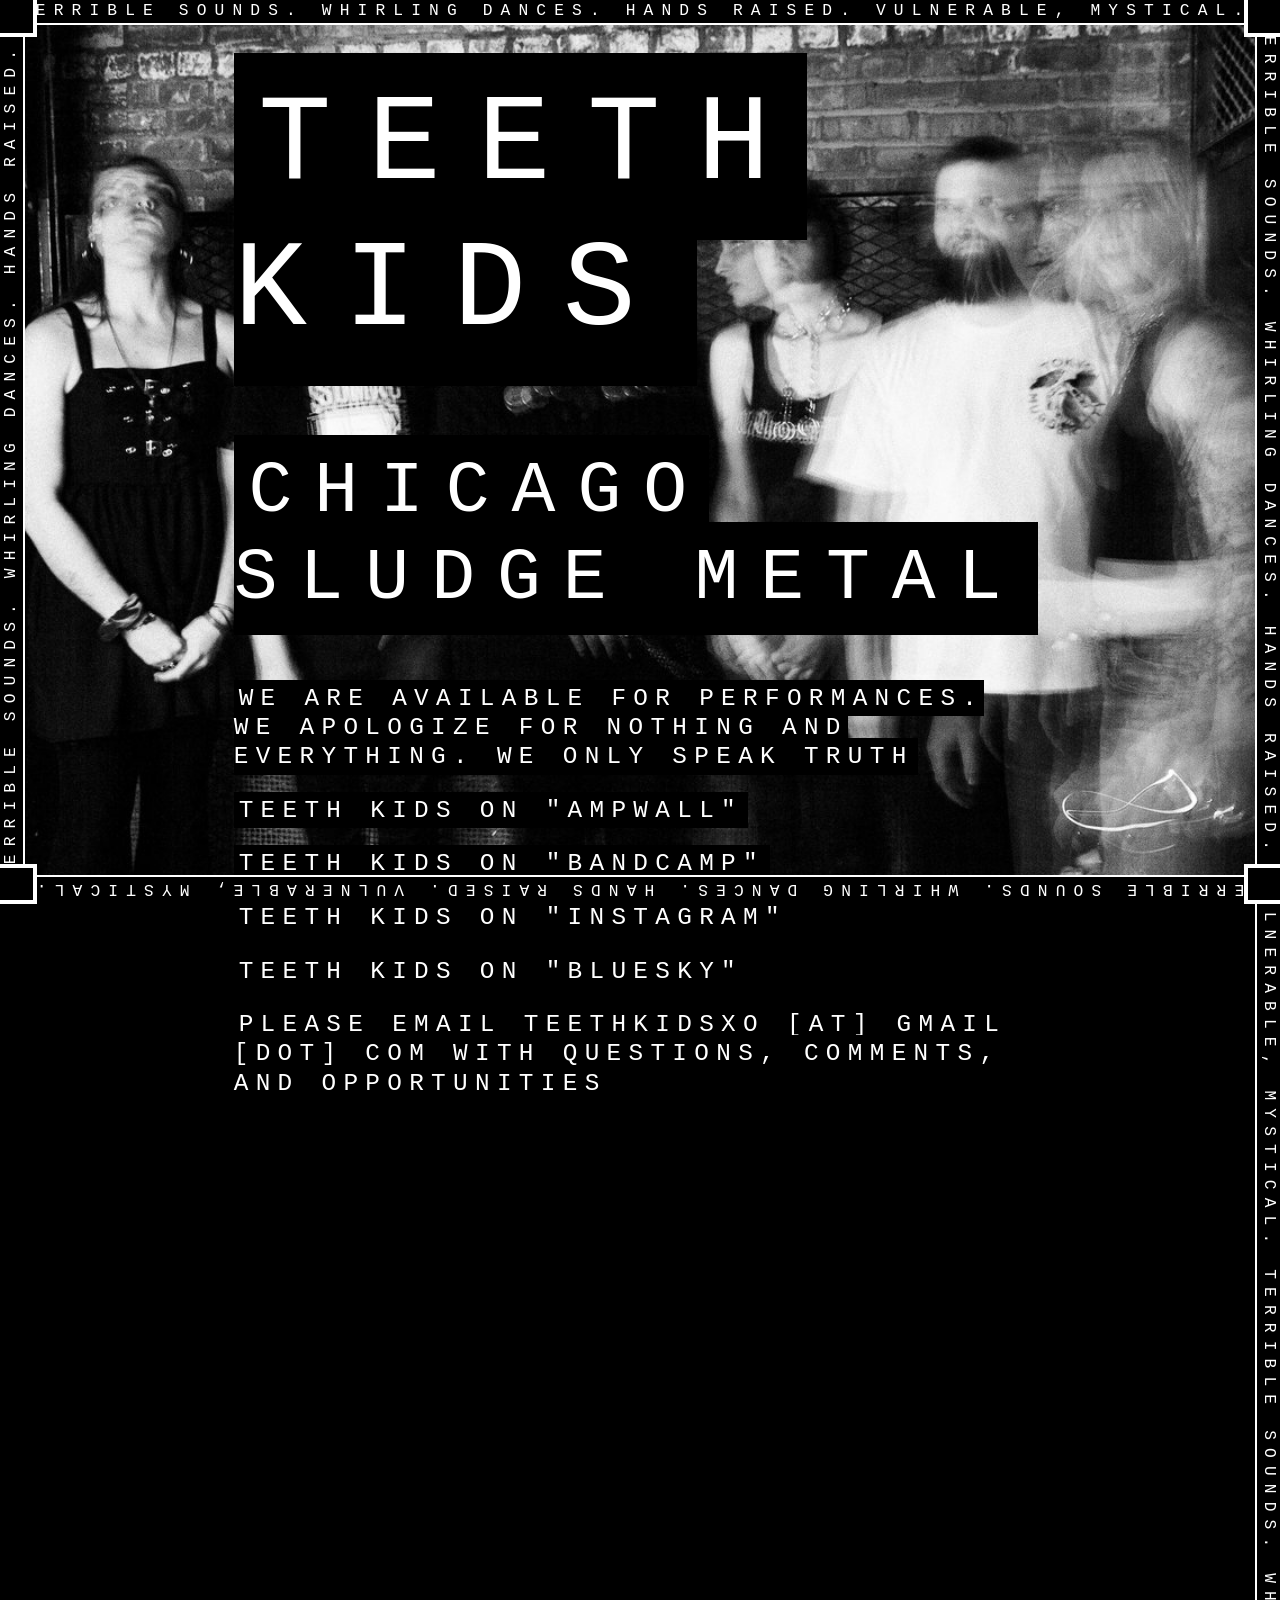
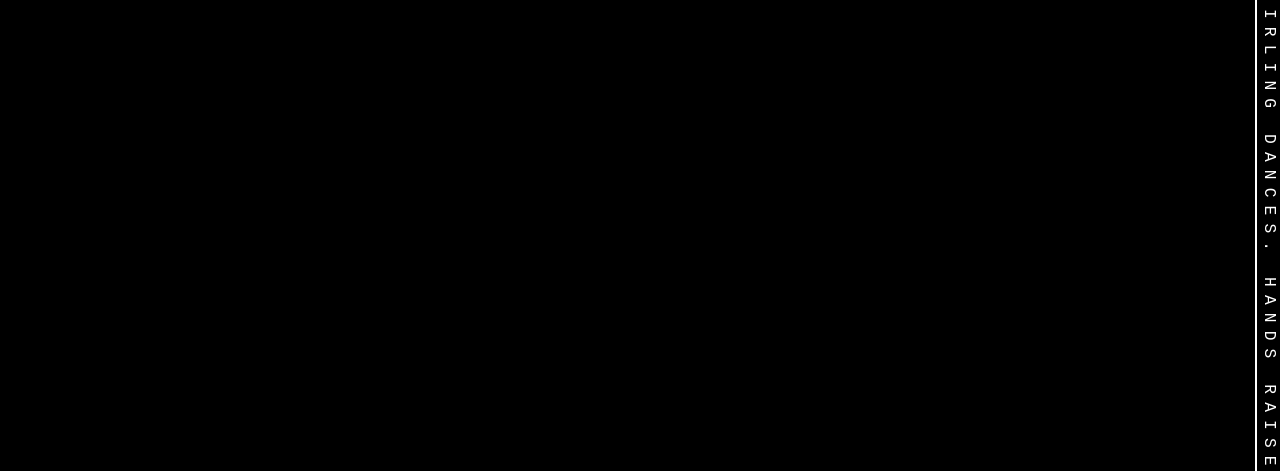
==== index.html @ 5ddb1bc6 "Probably good enough" ====
<!DOCTYPE html>
<html>
  <head>
    <meta charset="utf-8">
    <meta http-equiv="X-UA-Compatible" content="IE=edge">
    <title>Teeth Kids</title>
    <meta name="viewport" content="width=device-width, initial-scale=1">
    <link rel="stylesheet" type="text/css" href="style.css?v=5" />
  </head>
  <body>
    <div class="bg"></div>
    <div class="main">
      <h1>
        <span class="highlight">
          Teeth Kids
        </span>
      </h1>
      <h2>
        <span class="highlight">
          Chicago Sludge Metal 
        </span>
      </h2>
      <p>
        <span class="highlight">
          We are available for performances. We apologize for nothing and everything. We only speak truth
        </span>
      </p>
      <ul>
        <li>
          <a href="https://teethkids.ampwall.com/">Teeth Kids on "Ampwall"</a>
        </li>
        <li>
          <a href="https://teethkids.bandcamp.com/">Teeth Kids on "Bandcamp"</a>
        </li>
        <li>
          <a href="https://www.instagram.com/teethkidsxo/">Teeth Kids on "Instagram"</a>
        </li>
        <li>
          <a href="https://bsky.app/profile/teethkids.bsky.social">Teeth Kids on "Bluesky"</a>
        </li>
        <li>
          <span class="highlight">
            please email teethkidsxo [at] gmail [dot] com with questions, comments, and opportunities
          </span>
        </li>
      </ul>
    </div>
    <div class="marquee marquee__n">
      <div>&nbsp;Terrible sounds.  Whirling dances.  Hands raised.  Vulnerable, mystical.  Terrible sounds.  Whirling dances.  Hands raised.</div>
      <div>&nbsp;Terrible sounds.  Whirling dances.  Hands raised.  Vulnerable, mystical.  Terrible sounds.  Whirling dances.  Hands raised.</div>
    </div>
    <div class="marquee marquee__e">
      <div>&nbsp;Terrible sounds.  Whirling dances.  Hands raised.  Vulnerable, mystical.  Terrible sounds.  Whirling dances.  Hands raised.</div>
      <div>&nbsp;Terrible sounds.  Whirling dances.  Hands raised.  Vulnerable, mystical.  Terrible sounds.  Whirling dances.  Hands raised.</div>
    </div>
    <div class="marquee marquee__s">
      <div>&nbsp;Terrible sounds.  Whirling dances.  Hands raised.  Vulnerable, mystical.  Terrible sounds.  Whirling dances.  Hands raised.</div>
      <div>&nbsp;Terrible sounds.  Whirling dances.  Hands raised.  Vulnerable, mystical.  Terrible sounds.  Whirling dances.  Hands raised.</div>
    </div>
    <div class="marquee marquee__w">
      <div>&nbsp;Terrible sounds.  Whirling dances.  Hands raised.  Vulnerable, mystical.  Terrible sounds.  Whirling dances.  Hands raised.</div>
      <div>&nbsp;Terrible sounds.  Whirling dances.  Hands raised.  Vulnerable, mystical.  Terrible sounds.  Whirling dances.  Hands raised.</div>
    </div>
    <div class="corners">
      <div class="corner corner__1"></div>
      <div class="corner corner__2"></div>
      <div class="corner corner__3"></div>
      <div class="corner corner__4"></div>
    </div>
  </body>
</html>
---- style.css ----
@keyframes marquee {
  from {
    transform: translateX(-100%);
  }
  to {
    transform: translateX(0%);
  }
}

@keyframes marquee2 {
  from {
    transform: translateX(0%);
  }
  to {
    transform: translateX(100%);
  }
}

html {
  font-size: 62.5%;
  background: #000;
  color: #fff;
  font-family: monospace;
  line-height: 1.4;
  margin: 0;
  padding: 0;
}

@media screen and (max-width: 1000px) {
  html {
    font-size: 50%;
  }
}

@media screen and (max-width: 700px) {
  html {
    font-size: 40%;
  }
}

@media screen and (max-width: 450px) {
  html {
    font-size: 35%;
  }
}

body {
  margin: 0;
  padding: 0;
}

.bg {
  position: sticky;
  top: 0;
  left: 0;
  width: 100vw;
  height: 100vh;
  margin-top: -100vh;
  background: url(teeth-kids.jpg) center;
  background-size: cover;
  z-index: -1;
}

.main {
  position: relative;
  margin: 0 auto;
  max-width: 100rem;
  font-size: 3em;
  padding: 6rem 4rem;
  line-height: 1em;
}

.main li a,
.highlight {
  background: black;
  text-transform: uppercase;
  letter-spacing: 0.3em;
  font-weight: normal;
  color: white;
  text-decoration: none;
  padding: 0.2em;
  line-height: 1.2em;
}

.main ul {
  list-style-type: none;
  padding: 0;
}

.main li a:hover {
  border-bottom: 0.2em solid white;
}

.main li + li {
  margin-top: 1em;
}

.main h1 {
  font-size: 5em;
  line-height: 1;
  margin-top: 0.2em;
}

.main h2 {
  font-size: 3em;
  line-height: 1;
}

img.hero {
  display: block;
  width: 100%;
}

.marquee {
  position: fixed;
  top: 0;
  left: 0;
  right: 0;
  width: 100%;
}

.marquee div {
  white-space: nowrap;
  animation: marquee 50s linear infinite;
  position: absolute;
  top: 0;
  background: black;
  border-bottom: solid 2px white;
  font-size: 2em;
  text-transform: uppercase;
  letter-spacing: 0.5em;
  animation-delay: 0s;
}

.marquee div + div {
  animation: marquee2 50s linear infinite;
}

.marquee__e {
  transform: rotate(90deg);
  transform-origin: 0% 0%;
  left: 100%;
}

.marquee__s {
  transform: rotate(180deg);
  bottom: 0;
  top: auto;
}

.marquee__w {
  transform: rotate(-90deg);
  transform-origin: 0% 0%;
  top: 100vh;
}

.corner {
  width: 4rem;
  height: 4rem;
  background: black;
  border: 4px solid white;
  position: fixed;
}

.corner__1 {
  left: -4px;
  top: -4px;
}

.corner__2 {
  right: -4px;
  top: -4px;
}

.corner__3 {
  right: -4px;
  bottom: -4px;
}

.corner__4 {
  left: -4px;
  bottom: -4px;
}
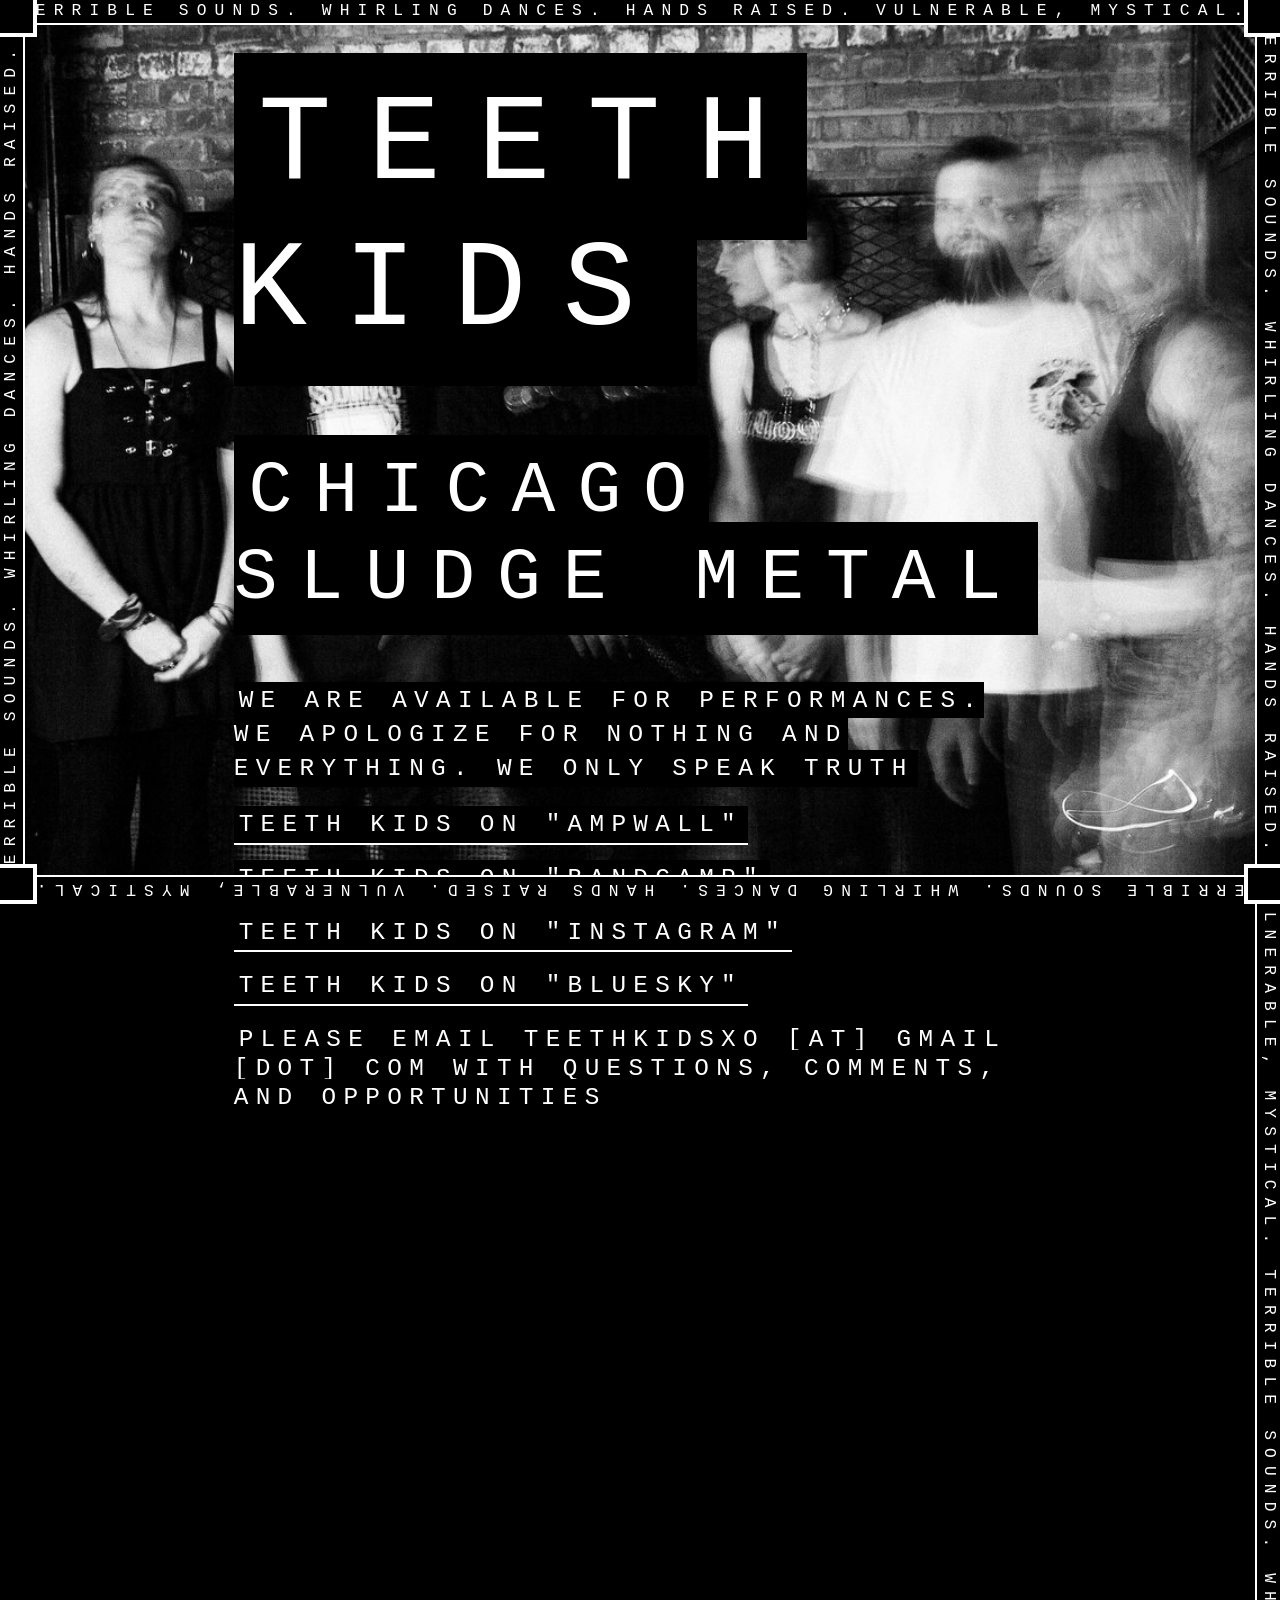
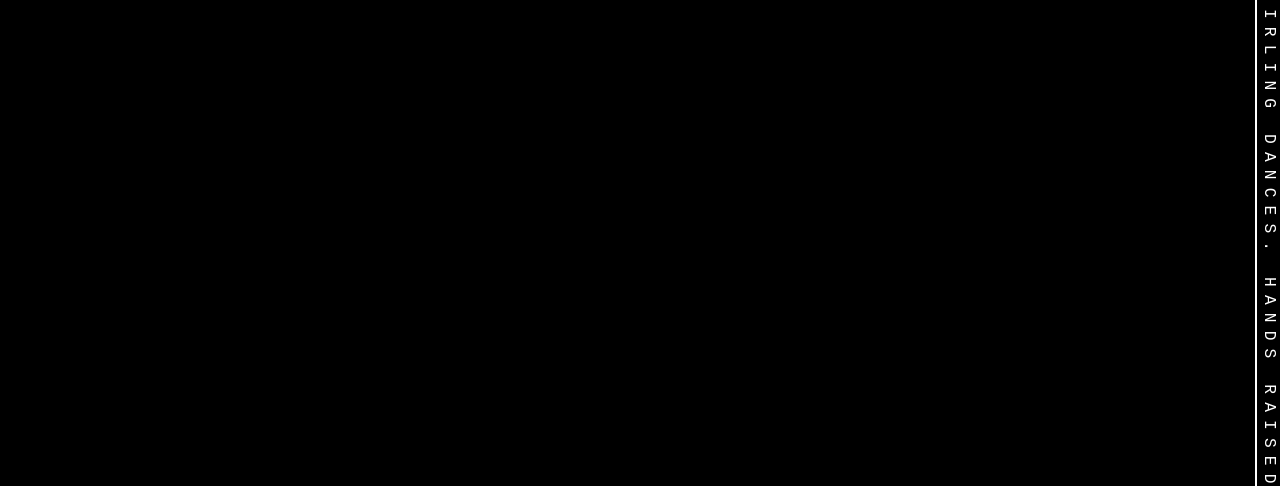
==== commit 21ff623c: "EPK" ====
--- a/index.html
+++ b/index.html
@@ -3,7 +3,7 @@
   <head>
     <meta charset="utf-8">
     <meta http-equiv="X-UA-Compatible" content="IE=edge">
-    <title>Teeth Kids</title>
+    <title>Teeth Kids: Chicago Sludge Metal</title>
     <meta name="viewport" content="width=device-width, initial-scale=1">
     <link rel="stylesheet" type="text/css" href="style.css?v=5" />
   </head>
@@ -49,15 +49,15 @@
       <div>&nbsp;Terrible sounds.  Whirling dances.  Hands raised.  Vulnerable, mystical.  Terrible sounds.  Whirling dances.  Hands raised.</div>
       <div>&nbsp;Terrible sounds.  Whirling dances.  Hands raised.  Vulnerable, mystical.  Terrible sounds.  Whirling dances.  Hands raised.</div>
     </div>
-    <div class="marquee marquee__e">
+    <div class="marquee marquee__e" data-nosnippet>
       <div>&nbsp;Terrible sounds.  Whirling dances.  Hands raised.  Vulnerable, mystical.  Terrible sounds.  Whirling dances.  Hands raised.</div>
       <div>&nbsp;Terrible sounds.  Whirling dances.  Hands raised.  Vulnerable, mystical.  Terrible sounds.  Whirling dances.  Hands raised.</div>
     </div>
-    <div class="marquee marquee__s">
+    <div class="marquee marquee__s" data-nosnippet>
       <div>&nbsp;Terrible sounds.  Whirling dances.  Hands raised.  Vulnerable, mystical.  Terrible sounds.  Whirling dances.  Hands raised.</div>
       <div>&nbsp;Terrible sounds.  Whirling dances.  Hands raised.  Vulnerable, mystical.  Terrible sounds.  Whirling dances.  Hands raised.</div>
     </div>
-    <div class="marquee marquee__w">
+    <div class="marquee marquee__w" data-nosnippet>
       <div>&nbsp;Terrible sounds.  Whirling dances.  Hands raised.  Vulnerable, mystical.  Terrible sounds.  Whirling dances.  Hands raised.</div>
       <div>&nbsp;Terrible sounds.  Whirling dances.  Hands raised.  Vulnerable, mystical.  Terrible sounds.  Whirling dances.  Hands raised.</div>
     </div>
--- a/style.css
+++ b/style.css
@@ -61,13 +61,31 @@
   z-index: -1;
 }
 
+.epk,
 .main {
   position: relative;
   margin: 0 auto;
+  max-width: 80rem;
+  padding: 6rem 4rem;
+  line-height: 1em;
+}
+
+.main {
   max-width: 100rem;
   font-size: 3em;
-  padding: 6rem 4rem;
-  line-height: 1em;
+}
+
+.epk__content {
+  background: black;
+  padding: 1em;
+  font-size: 2em;
+  line-height: 1.4;
+}
+
+ul {
+  list-style-type: none;
+  padding: 0;
+  margin: 0 0 1em 0;
 }
 
 .main li a,
@@ -82,28 +100,42 @@
   line-height: 1.2em;
 }
 
-.main ul {
-  list-style-type: none;
-  padding: 0;
-}
-
-.main li a:hover {
+li a {
+  color: #fff;
+  text-decoration: none;
+  border-bottom: 0.1em solid white;
+}
+
+li a:hover {
   border-bottom: 0.2em solid white;
 }
 
-.main li + li {
+li + li {
   margin-top: 1em;
 }
 
-.main h1 {
+.epk__content ul {
+  margin-left: 1em;
+}
+
+h1 {
   font-size: 5em;
   line-height: 1;
   margin-top: 0.2em;
 }
 
-.main h2 {
+h2 {
   font-size: 3em;
   line-height: 1;
+}
+
+h3 {
+  font-size: 1.5em;
+  margin-top: 1.5em;
+}
+
+p {
+  line-height: 1.4;
 }
 
 img.hero {
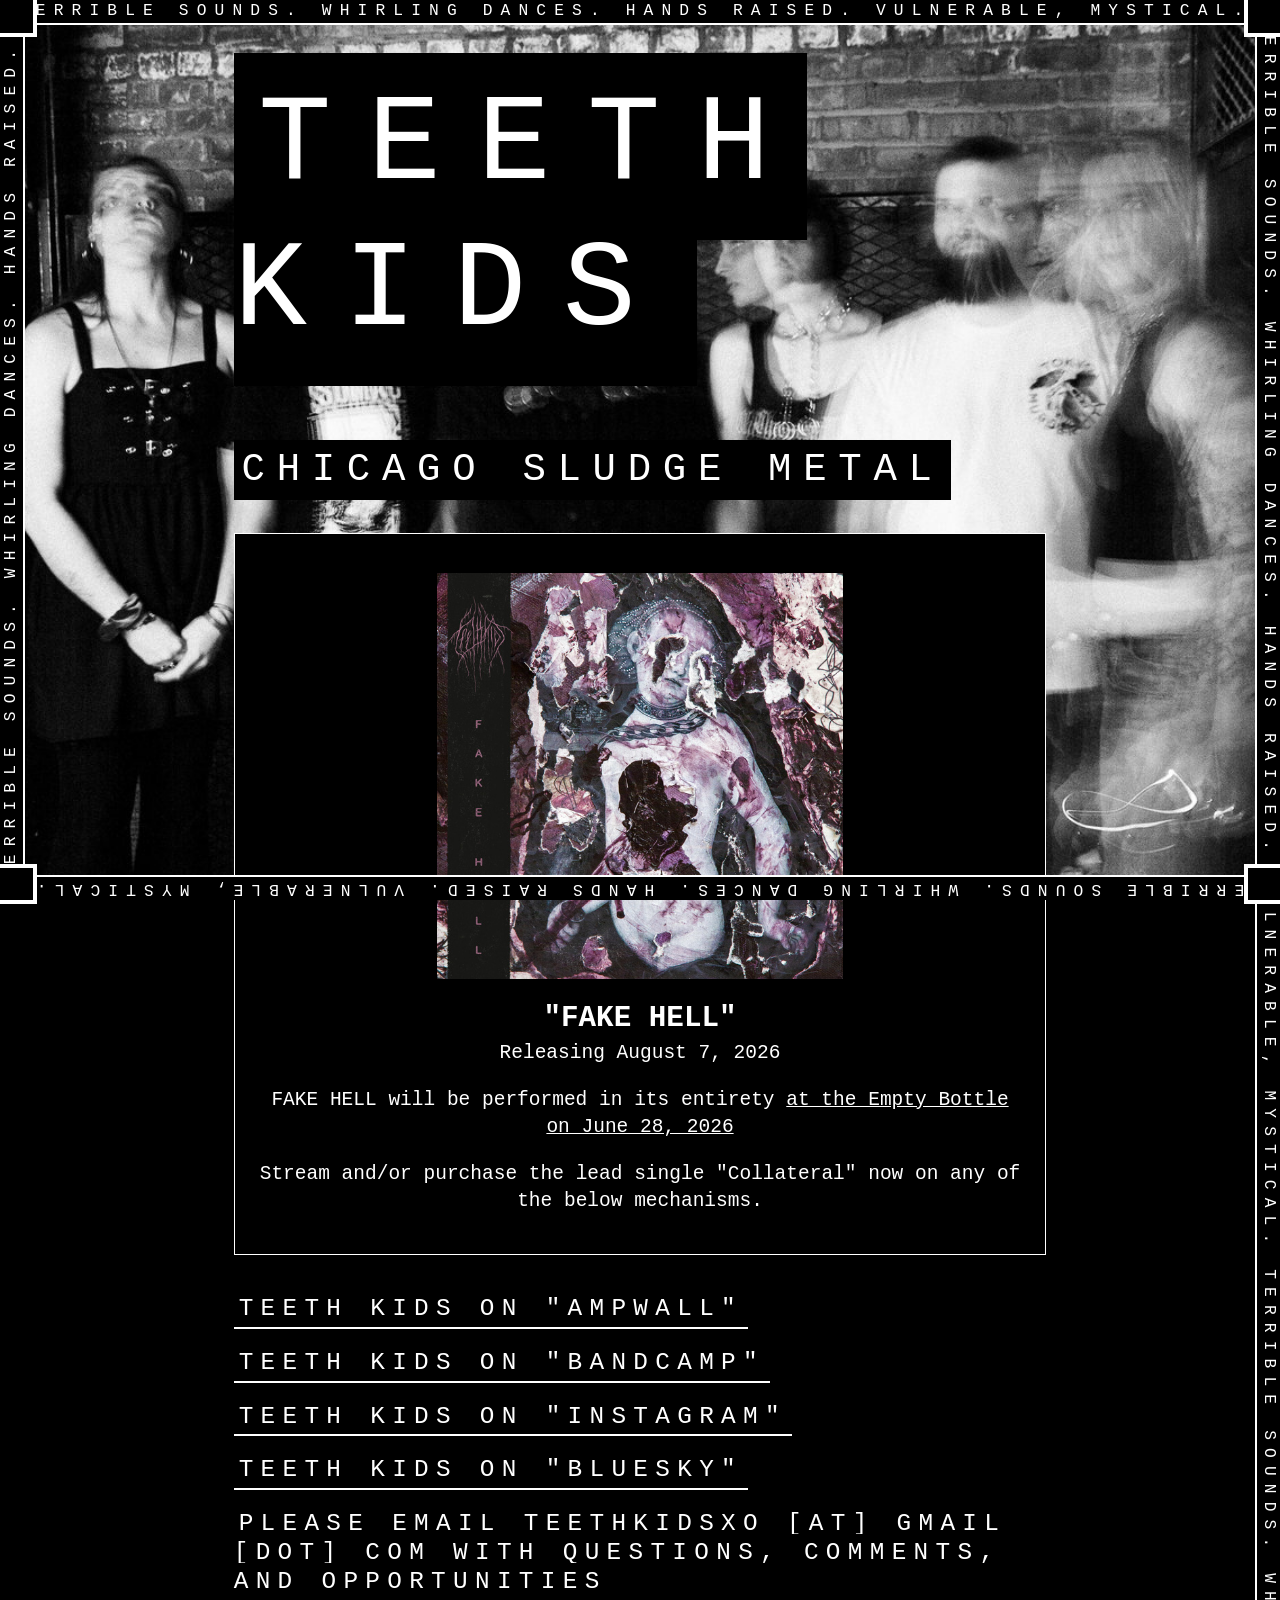
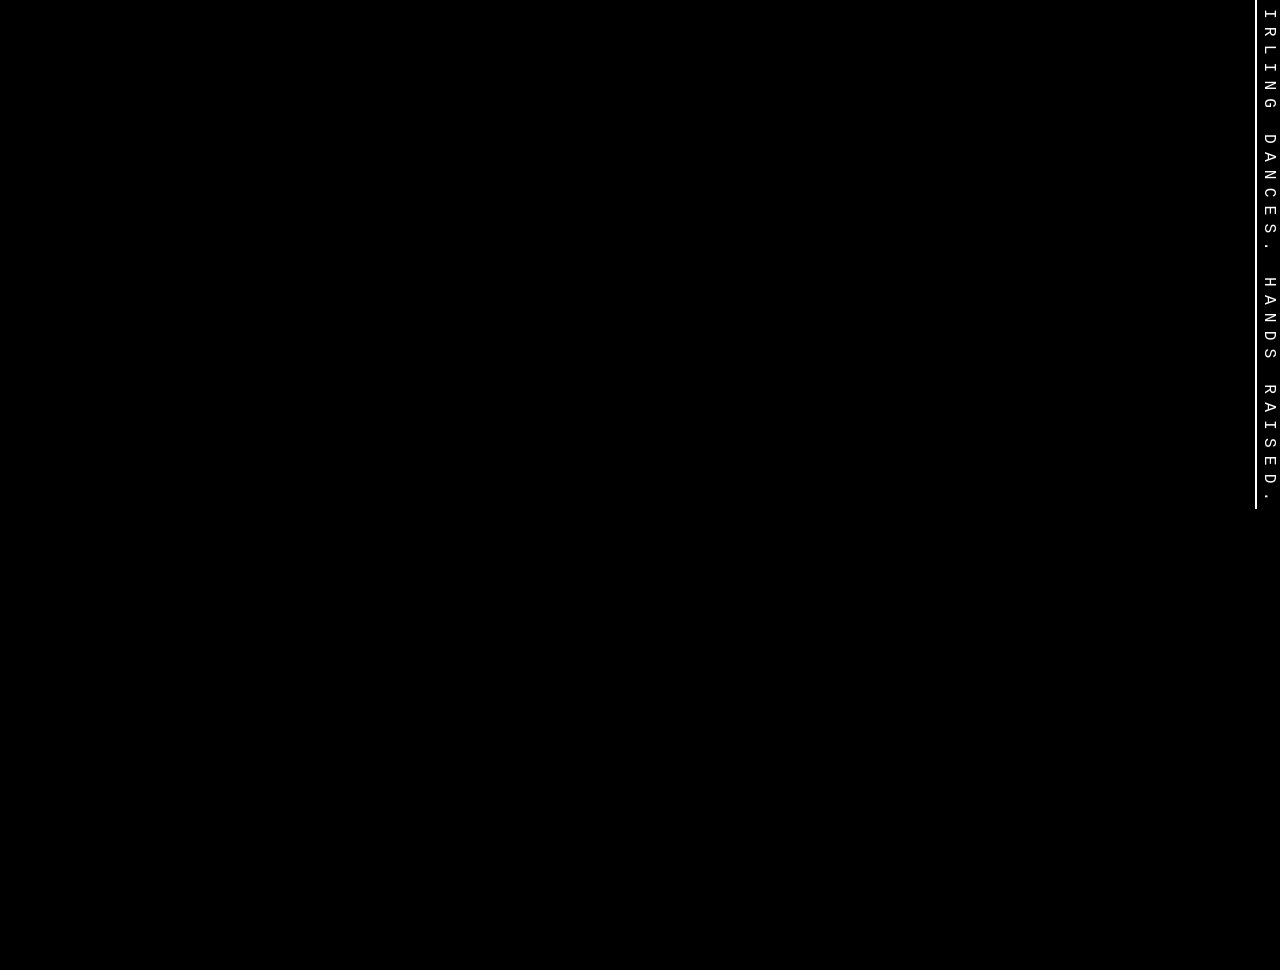
==== commit df507de2: "Update homepage" ====
--- a/index.html
+++ b/index.html
@@ -5,7 +5,7 @@
     <meta http-equiv="X-UA-Compatible" content="IE=edge">
     <title>Teeth Kids: Chicago Sludge Metal</title>
     <meta name="viewport" content="width=device-width, initial-scale=1">
-    <link rel="stylesheet" type="text/css" href="style.css?v=5" />
+    <link rel="stylesheet" type="text/css" href="style.css?v=6" />
   </head>
   <body>
     <div class="bg"></div>
@@ -20,11 +20,25 @@
           Chicago Sludge Metal 
         </span>
       </h2>
-      <p>
-        <span class="highlight">
-          We are available for performances. We apologize for nothing and everything. We only speak truth
-        </span>
-      </p>
+      <div class="lp">
+        <a href="https://teethkids.bandcamp.com/album/fake-hell" class="album-art">
+          <img src="./fake-hell-600x600.jpg" alt="Album art of Fake Hell by Teeth Kids" />
+        </a>
+        <p>
+          <strong>"FAKE HELL"</strong>
+          <br />
+          Releasing August 7, 2026
+        </p>
+        <p>
+          FAKE HELL will be performed in its entirety
+          <a href="https://www.ticketweb.com/event/teeth-kids-album-release-empty-bottle-tickets/14193204">
+            at the Empty Bottle on June 28, 2026
+          </a>
+        </p>
+        <p>
+          Stream and/or purchase the lead single "Collateral" now on any of the below mechanisms.
+        </p>
+      </div>
       <ul>
         <li>
           <a href="https://teethkids.ampwall.com/">Teeth Kids on "Ampwall"</a>
--- a/style.css
+++ b/style.css
@@ -68,6 +68,7 @@
   max-width: 80rem;
   padding: 6rem 4rem;
   line-height: 1em;
+  font-size: 1.5em;
 }
 
 .main {
@@ -125,7 +126,7 @@
 }
 
 h2 {
-  font-size: 3em;
+  font-size: 1.6em;
   line-height: 1;
 }
 
@@ -212,4 +213,33 @@
 .corner__4 {
   left: -4px;
   bottom: -4px;
+}
+
+.lp {
+  background: #000;
+  text-align: center;
+  padding: 1em;
+  border: 0.2rem solid #fff;
+  font-size: 0.8em;
+  margin: 2em 0;
+}
+
+.lp .album-art {
+  display: block;
+  max-width: 50rem;
+  margin: 1em auto;
+}
+
+.lp img {
+  display: block;
+  width: 100%;
+  height: auto;
+}
+
+.lp a {
+  color: #fff;
+}
+
+.lp strong {
+  font-size: 1.5em;
 }
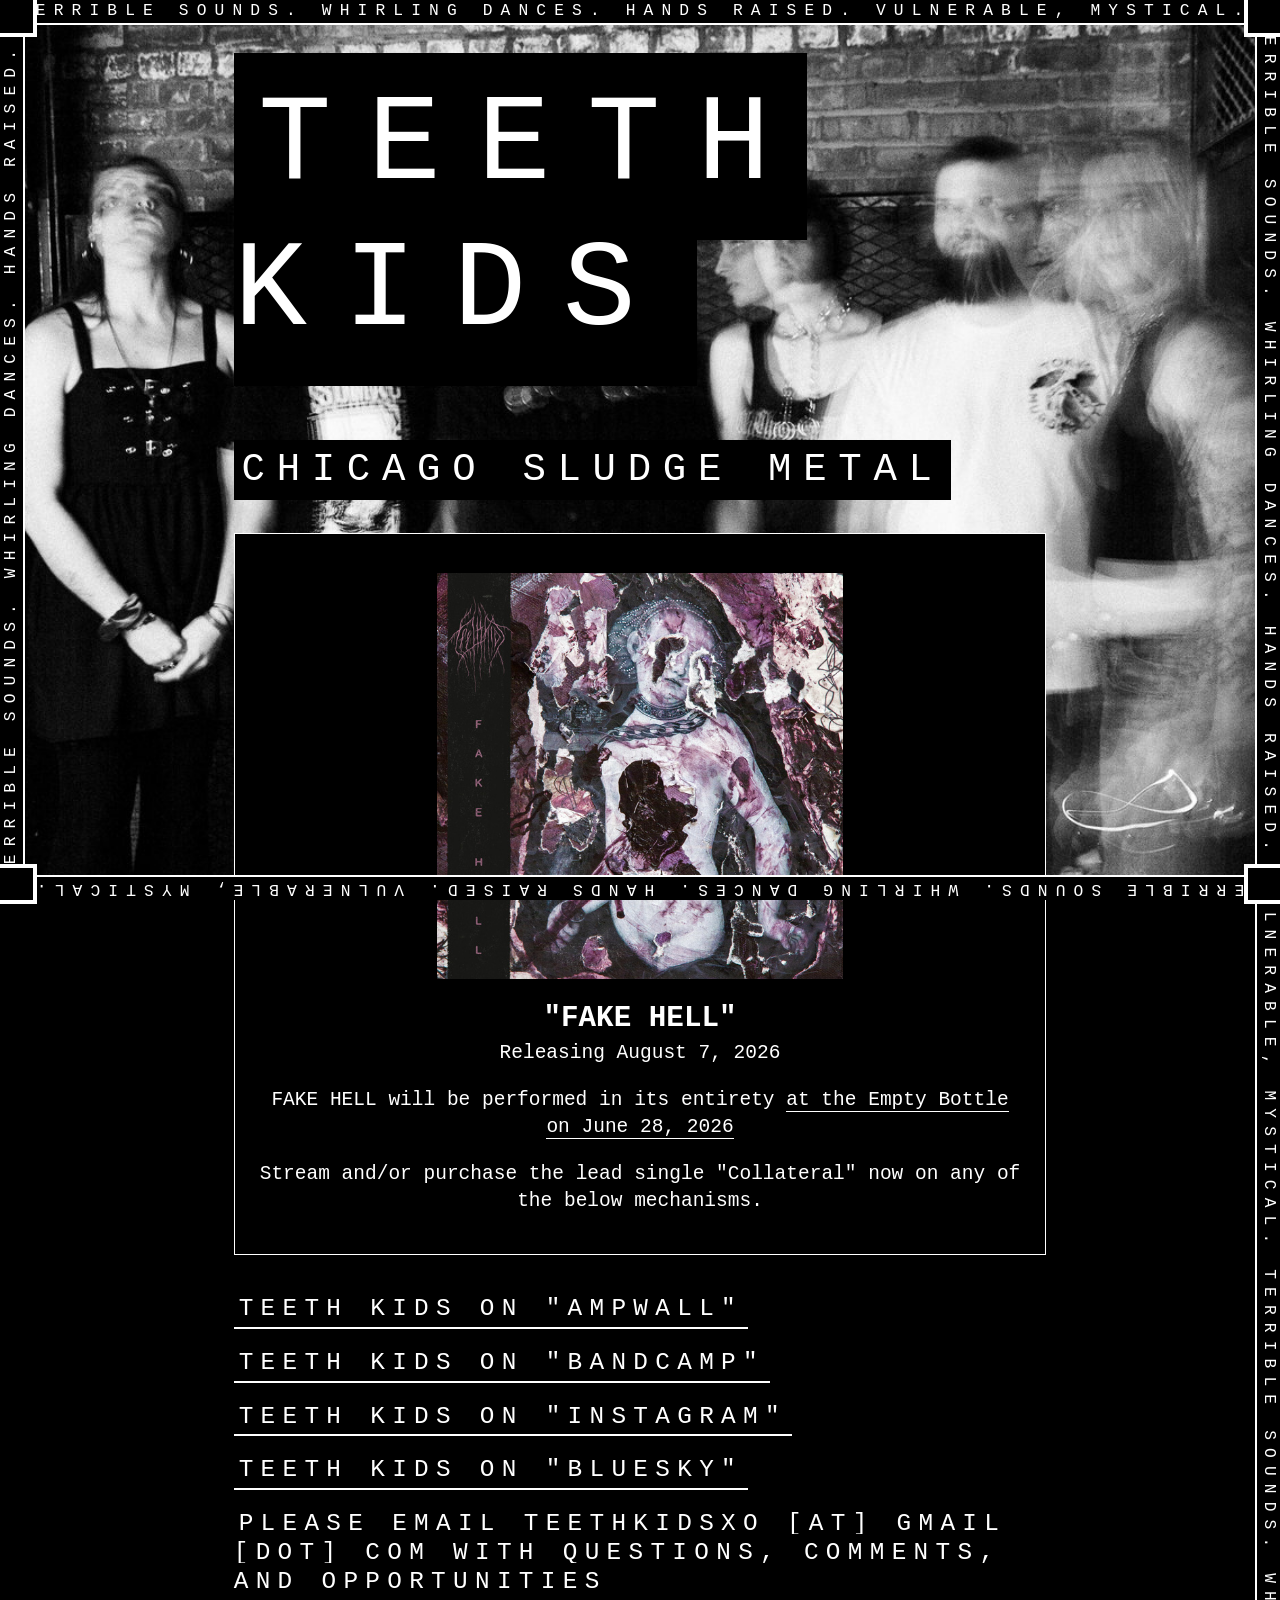
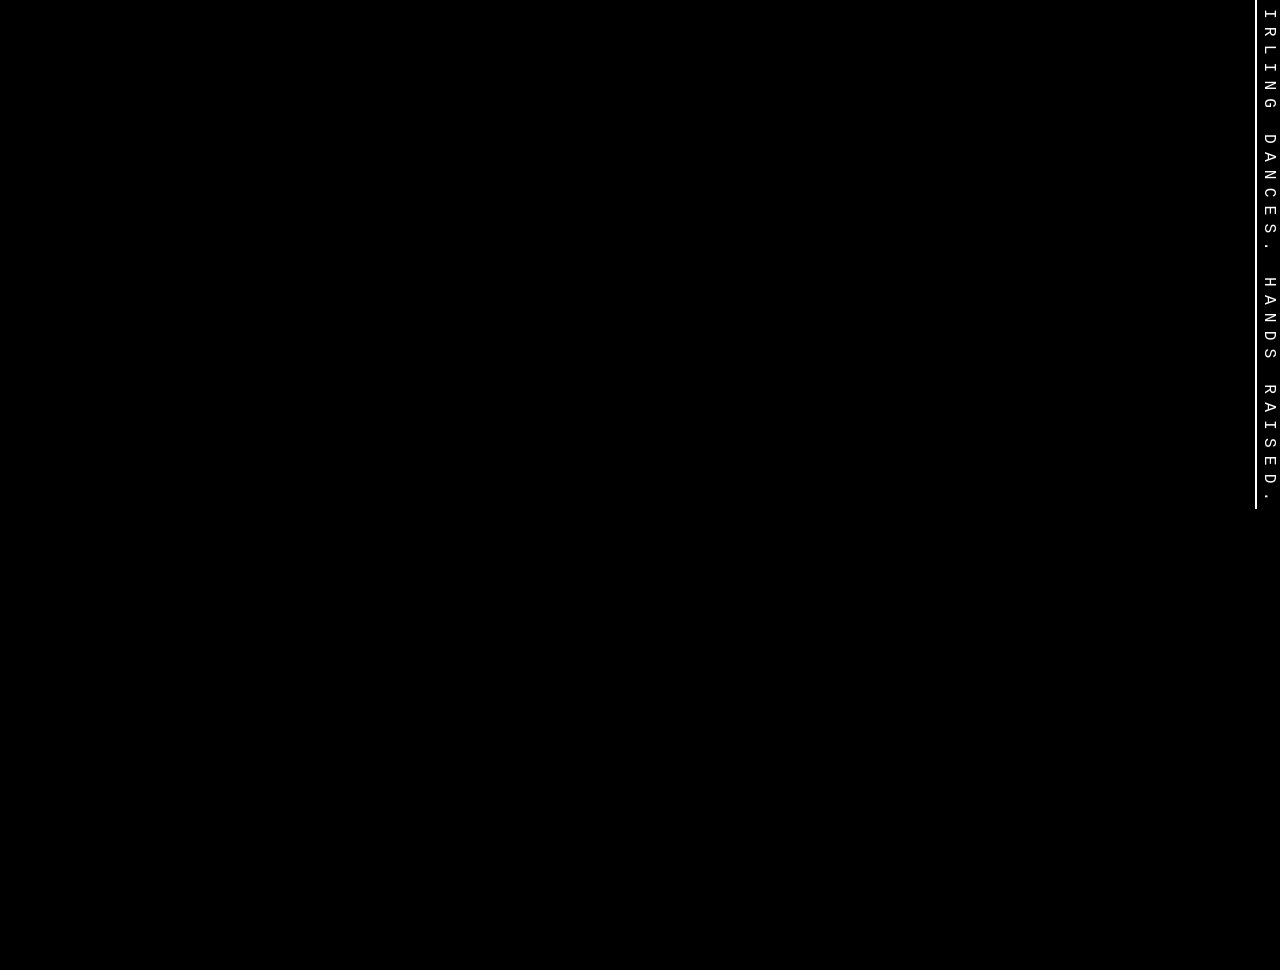
==== commit 28ca488b: "Updated epk" ====
--- a/index.html
+++ b/index.html
@@ -5,7 +5,7 @@
     <meta http-equiv="X-UA-Compatible" content="IE=edge">
     <title>Teeth Kids: Chicago Sludge Metal</title>
     <meta name="viewport" content="width=device-width, initial-scale=1">
-    <link rel="stylesheet" type="text/css" href="style.css?v=6" />
+    <link rel="stylesheet" type="text/css" href="style.css?v=8" />
   </head>
   <body>
     <div class="bg"></div>
--- a/style.css
+++ b/style.css
@@ -101,13 +101,15 @@
   line-height: 1.2em;
 }
 
-li a {
+li a,
+p a {
   color: #fff;
   text-decoration: none;
   border-bottom: 0.1em solid white;
 }
 
-li a:hover {
+li a:hover,
+p a:hover {
   border-bottom: 0.2em solid white;
 }
 
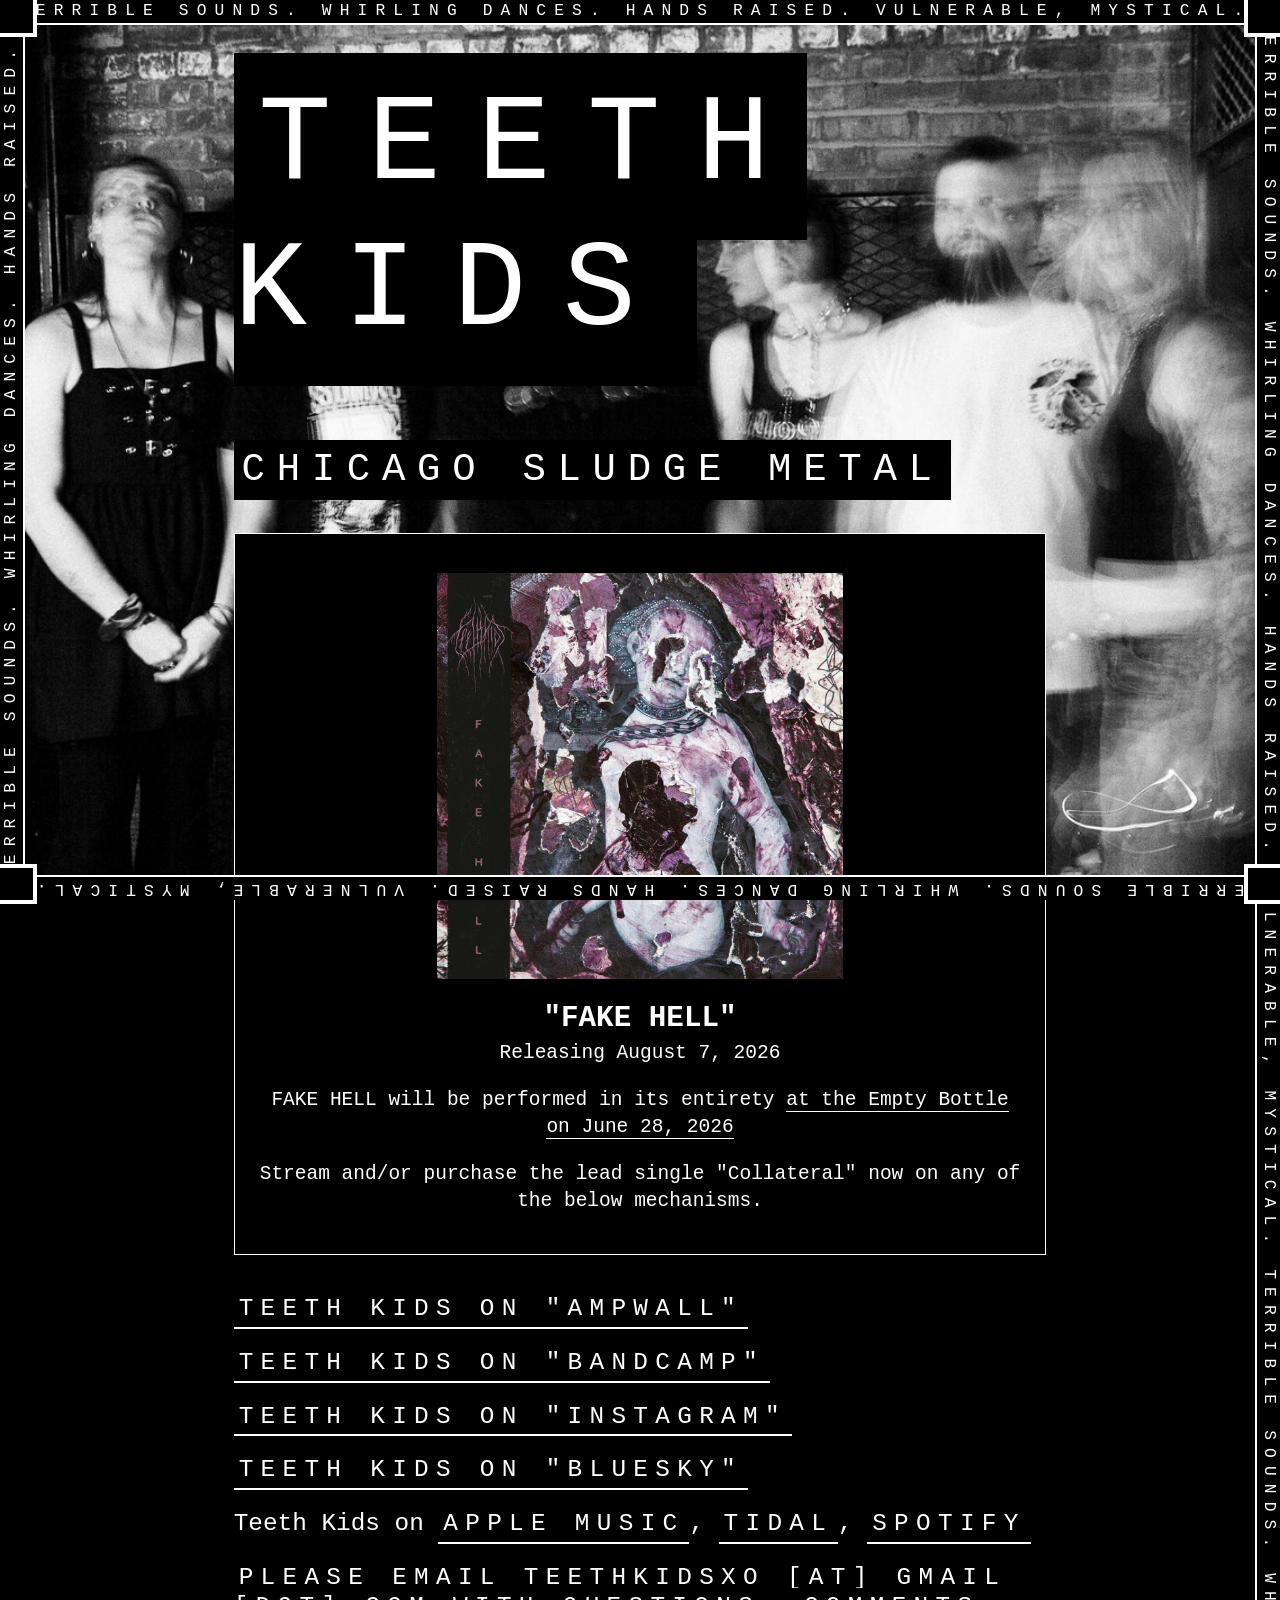
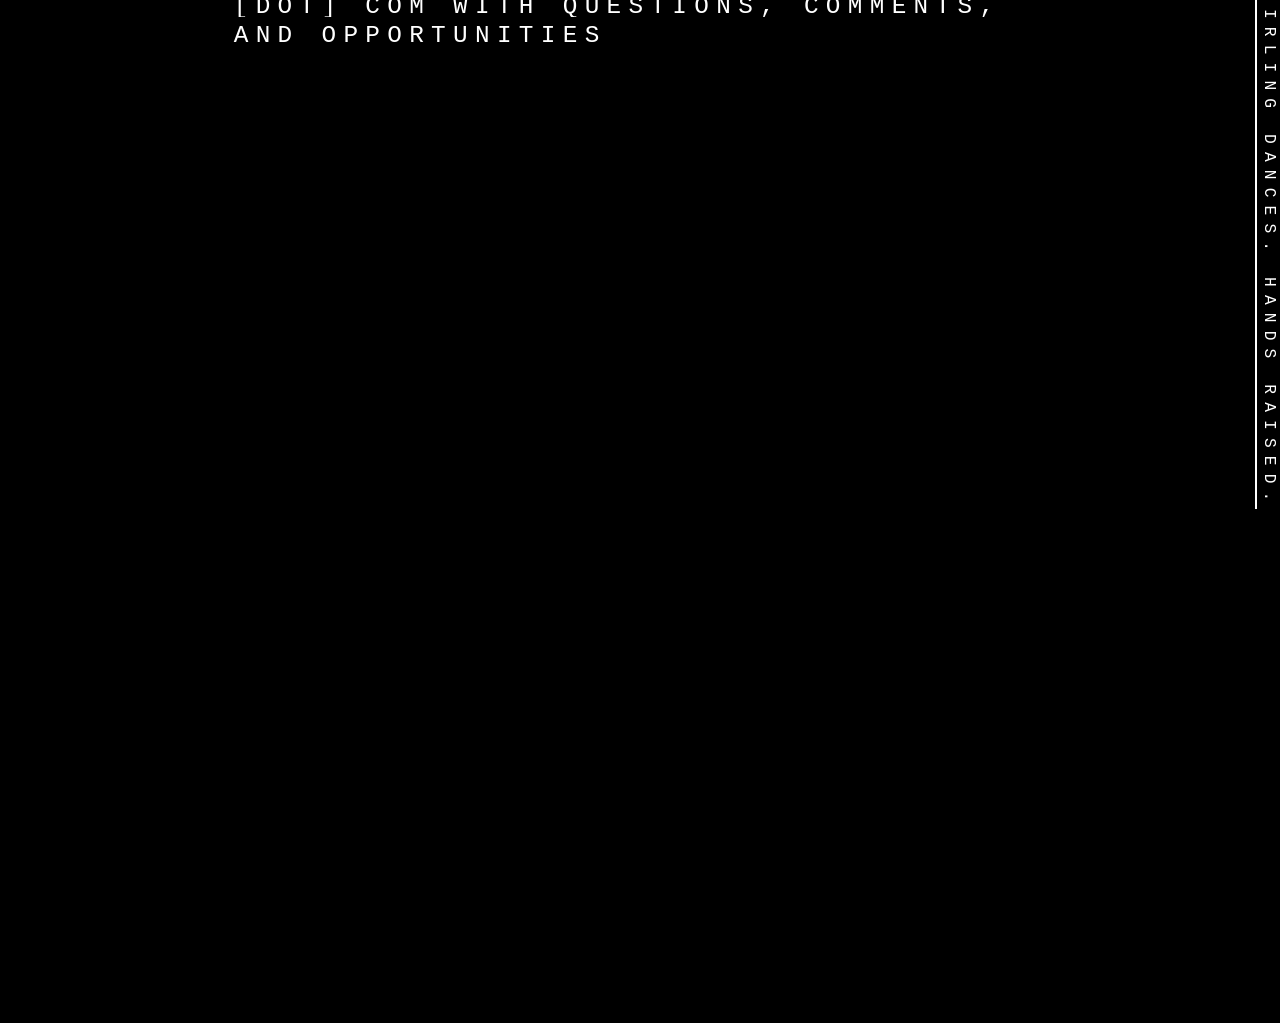
==== commit 86ae34eb: "Streaming links" ====
--- a/index.html
+++ b/index.html
@@ -53,6 +53,11 @@
           <a href="https://bsky.app/profile/teethkids.bsky.social">Teeth Kids on "Bluesky"</a>
         </li>
         <li>
+          Teeth Kids on <a href="https://music.apple.com/us/artist/teeth-kids/1711816410">Apple Music</a>,
+          <a href="https://tidal.com/artist/42910674/u">TIDAL</a>,
+          <a href="https://open.spotify.com/artist/2RsYCVVyFzm7FFcNudJgp4?si=fodJhkNVTXSyoBaPuX3mMw">Spotify</a>
+        </li>
+        <li>
           <span class="highlight">
             please email teethkidsxo [at] gmail [dot] com with questions, comments, and opportunities
           </span>
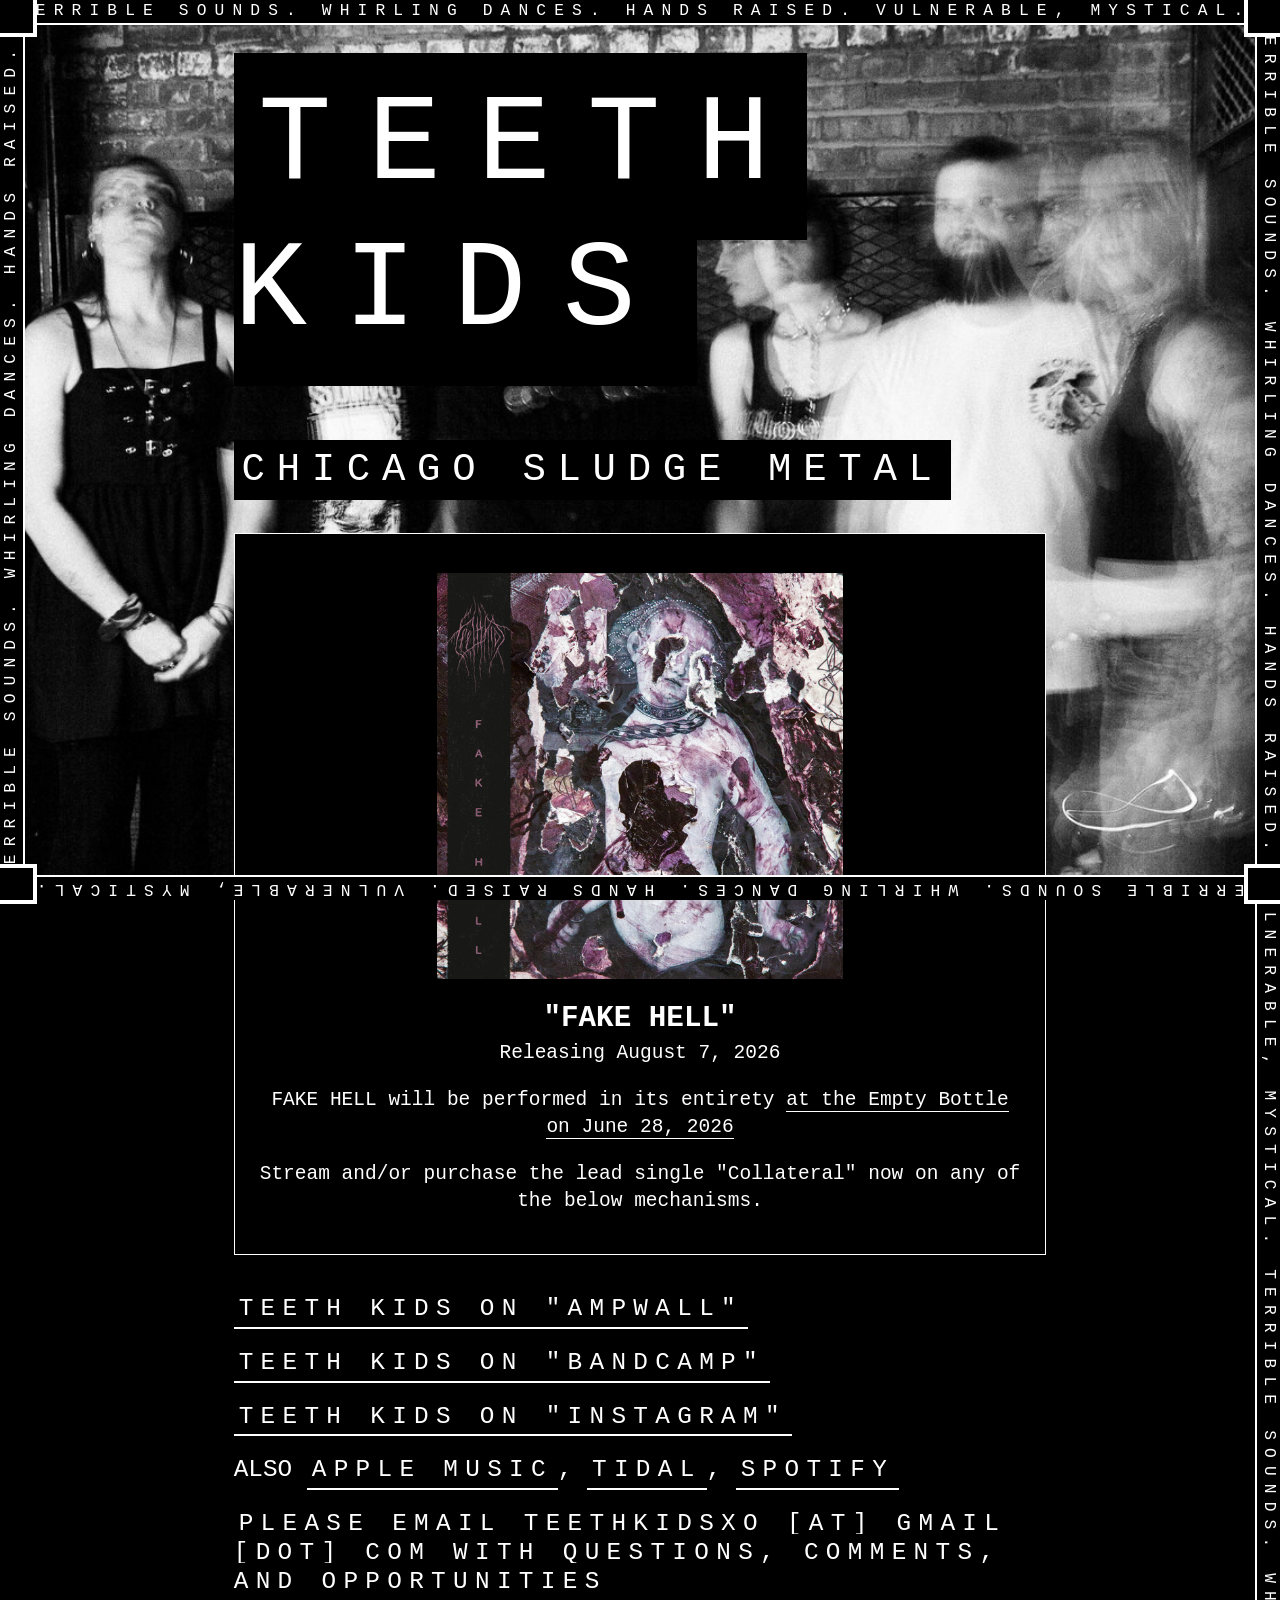
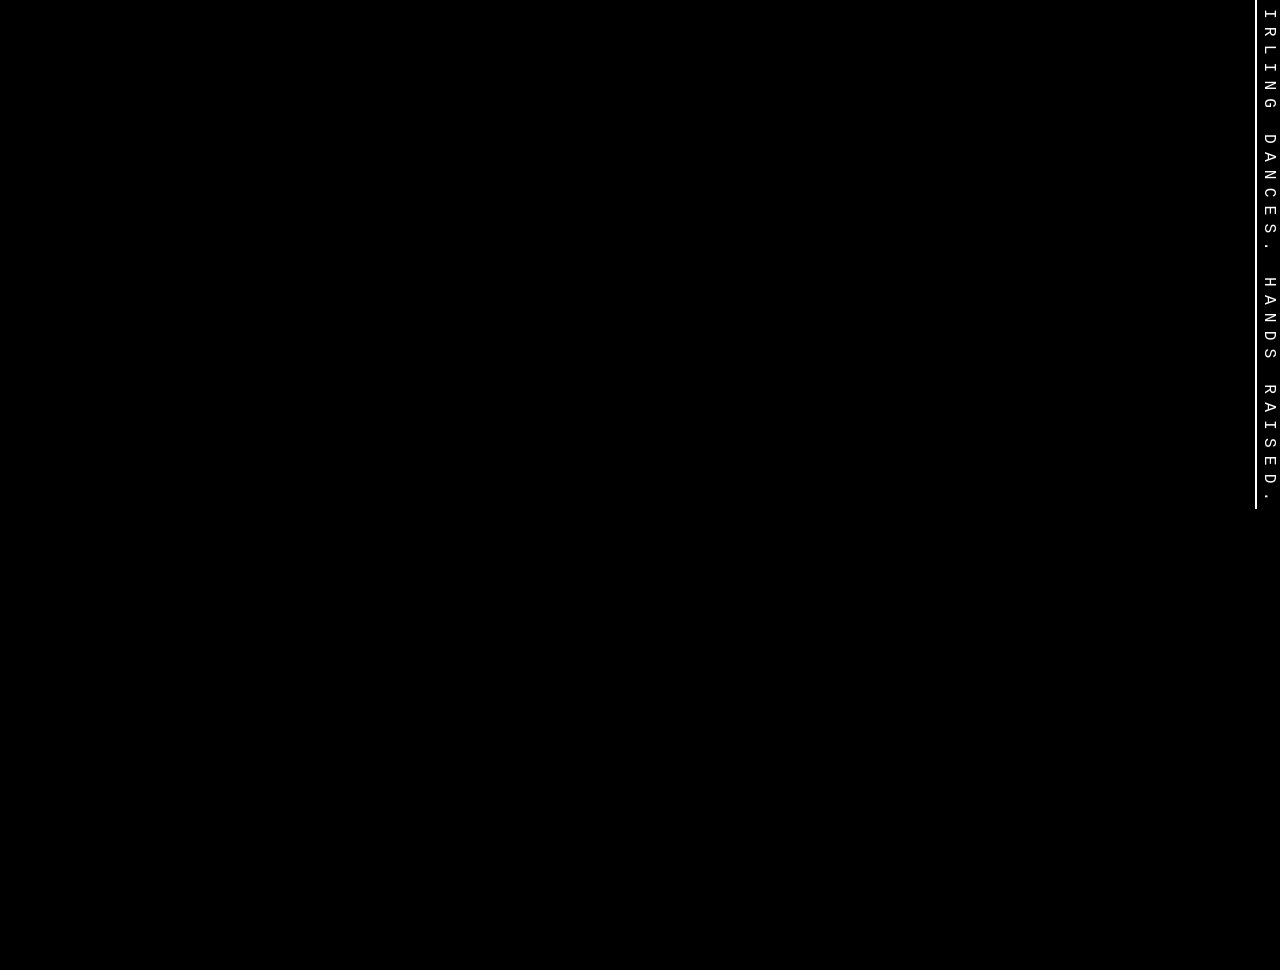
==== commit f16e4315: "adjustment" ====
--- a/index.html
+++ b/index.html
@@ -50,10 +50,7 @@
           <a href="https://www.instagram.com/teethkidsxo/">Teeth Kids on "Instagram"</a>
         </li>
         <li>
-          <a href="https://bsky.app/profile/teethkids.bsky.social">Teeth Kids on "Bluesky"</a>
-        </li>
-        <li>
-          Teeth Kids on <a href="https://music.apple.com/us/artist/teeth-kids/1711816410">Apple Music</a>,
+          ALSO <a href="https://music.apple.com/us/artist/teeth-kids/1711816410">Apple Music</a>,
           <a href="https://tidal.com/artist/42910674/u">TIDAL</a>,
           <a href="https://open.spotify.com/artist/2RsYCVVyFzm7FFcNudJgp4?si=fodJhkNVTXSyoBaPuX3mMw">Spotify</a>
         </li>
